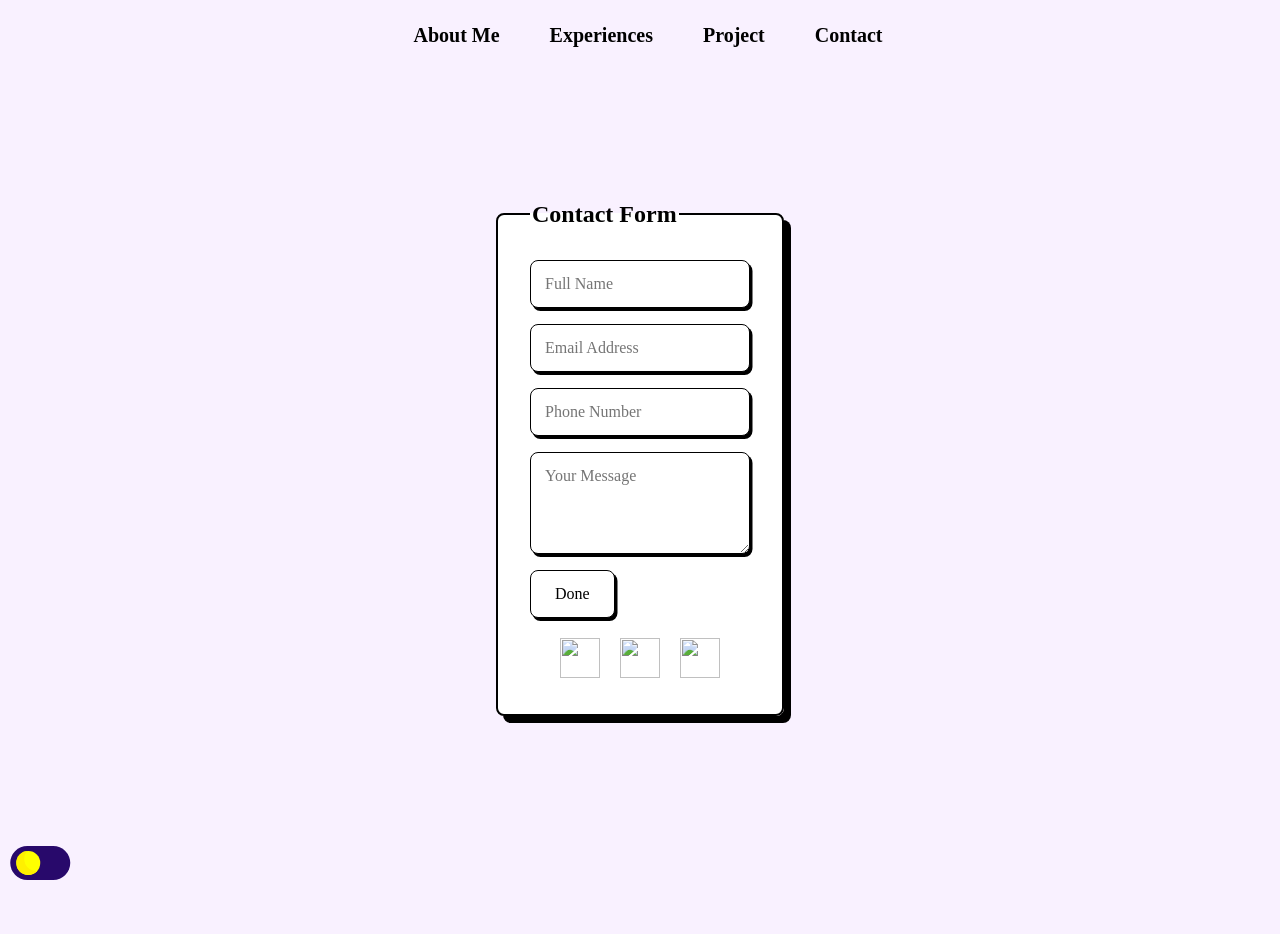
==== contact.html @ 56cd4977 "Add files via upload" ====
<!DOCTYPE html>
<html>
<head>
    <meta charset="utf-8">
    <meta name="viewport" content="width=device-width, initial-scale=1">
    <title>Contact</title>
    <link rel="stylesheet" href="https://cdnjs.cloudflare.com/ajax/libs/font-awesome/5.15.4/css/all.min.css">
    <script src="https://code.jquery.com/jquery-3.6.0.min.js"></script>
    <style type="text/css">

.content {
    padding-top: 60px; /* Adjust the padding to match the height of the navbar */
}
#swit{
	position: fixed;
	left: 40px;
}
.switch {
    font-size: 17px;
    position: fixed; /* Fix the position relative to the viewport */
    width: 3.5em;
    height: 2em;
    transform: translateX(-50%); /* Center horizontally */
    bottom: 20px; /* Distance from the bottom */
    z-index: 1000; /* Ensure the switcher is on top of other elements */
    margin-bottom: 0; /* Optional: Adjust if you need more spacing from the bottom */
}

.switch input {
    opacity: 0;
    width: 0;
    height: 0;
}

/* The slider */
.slider {
    --background: #28096b;
    position: absolute;
    cursor: pointer;
    top: 0;
    left: 0;
    right: 0;
    bottom: 0;
    background-color: var(--background);
    transition: 0.5s;
    border-radius: 30px;
}

.slider:before {
    position: absolute;
    content: "";
    height: 1.4em;
    width: 1.4em;
    border-radius: 50%;
    left: 10%;
    bottom: 15%;
    background: var(--background);
    transition: 0.5s;
}

input:checked + .slider {
    background-color: #522ba7;
}

input:checked + .slider:before {
    transform: translateX(100%);
}



        /* Light theme (default) */
        body {
            background-color: #f9f1ff;
            color: black;
        }

        /* Dark theme */
        body.dark-mode {
            background-color: #2e2c31;
            color: #ffffff;
        }

        /* Dark mode menu link color */
        body.dark-mode .menu__link {
            color: whitesmoke;
            font-weight: bold;
        }

        body.dark-mode .slider:before {
            background: #522ba7; /* Black moon in dark mode */
            box-shadow: inset 8px -4px 0px 0px #ffffff; /* White glow */
        }
        body.dark-mode legend {
            color: whitesmoke;
              font-size: 1.5rem;

        }
        body.dark-mode fieldset {
              border: 2px solid whitesmoke;
  border-radius: 0.5rem;
  box-shadow: 7px 7px 0 whitesmoke;
  padding: 2rem;
  background-color: #68646e;
        }
        body.dark-mode .input {
  border: 1.5px solid whitesmoke;
  box-shadow: 2.5px 3px 0 whitesmoke;
  background-color: #2e2c31;
  color: whitesmoke;
}
body.dark-mode .input::placeholder {
  color: whitesmoke; /* Change this color to whatever you like */
}
body.dark-mode .input:focus {
  box-shadow: 5.5px 7px 0 whitesmoke;
}

        /* Light mode moon */
        .slider:before {
            background: yellow; /* Yellow moon in light mode */
            box-shadow: inset 8px -4px 0px 0px #fff000;
        }

        body.dark-mode .wahda p {
            color: whitesmoke;
        }

        nav {
      padding: 15px 0;
      position: fixed;
      top: 0;
      width: 100%;
    }

    /* Center the navbar links */
    nav ul {
      list-style-type: none;
      padding: 0;
      margin: 0;
      display: flex;
      justify-content: center;
      align-items: center;
    }

    nav li {
      margin: 0 25px;
    }
    a {
  text-decoration: none;
}
.menu__link {
  color: black;
  font-weight: bold;
  line-height: 2;
  position: relative;
  font-size: 20px;
  font-family: cursive;
}

.menu__link::before {
  content: '';
  width: 0;
  height: 2px;
  border-radius: 2px;
  background-color: #d5c4e6;
  position: absolute;
  bottom: -.25rem;
  right: 0;
  transition: right .4s, width .4s, left .4s;
}

.menu__link:hover::before {
  width: 100%;
  left: 0;
}
.wrapper {
  display: flex;
  justify-content: center;
  align-items: center;
  height: 100vh; /* Full viewport height */
}

/* Fieldset styling */
fieldset {
  border: 2px solid #000;
  border-radius: 0.5rem;
  box-shadow: 7px 7px 0 #000;
  padding: 2rem;
  background-color: #fff;
}

/* Legend styling */
legend {
  font-size: 1.5rem;
  font-weight: bold;
}

/* Input styling */
.input {
  font-family: "SF Pro";
  max-width: 190px;
  padding: 0.875rem;
  font-size: 1rem;
  border: 1.5px solid #000;
  border-radius: 0.5rem;
  box-shadow: 2.5px 3px 0 #000;
  outline: none;
  transition: ease 0.25s;
  margin-bottom: 1rem;
  display: block;
  width: 100%;
}

.input:focus {
  box-shadow: 5.5px 7px 0 black;
}

/* Button styling */
button {
  font-family: "SF Pro";
  padding: 0.875rem 1.5rem;
  font-size: 1rem;
  border: 1.5px solid #000;
  border-radius: 0.5rem;
  box-shadow: 2.5px 3px 0 #000;
  outline: none;
  transition: ease 0.25s;
  background-color: #fff;
  cursor: pointer;
}

button:hover {
  box-shadow: 5.5px 7px 0 #000;
  background-color: #f0f0f0;
}
.social {
  display: flex;
  justify-content: center;
  margin-top: 20px; /* Add some space between the form and social media icons */
}

.social a {
  margin: 0 10px; /* Space between each social media icon */
}

.social img {
  width: 40px; /* Resize the icons */
  height: 40px; /* Maintain the square aspect ratio */
  transition: transform 0.3s ease-in-out, filter 0.3s ease-in-out; /* Smooth hover effect */
}

.social img:hover {
  transform: scale(1.2); /* Slightly enlarge the icon on hover */
  filter: brightness(1.2); /* Add a light effect on hover */
}
    </style>

</head>
<body>

    <label class="switch" id="swit">
        <input type="checkbox">
        <span class="slider"></span>
    </label>

    <center> <nav>
    	<ul>
      		<li><a href="index.html" class="menu__link">About Me</a></li>
      		<li><a href="Home.html" class="menu__link">Experiences</a></li>
      		<li><a href="project.html" class="menu__link">Project</a></li>
            <li><a href="contact.html" class="menu__link">Contact</a></li>  
        </ul>

    <script>
        // Handle the form submission and save data to localStorage
        document.addEventListener("DOMContentLoaded", () => {
            const form = document.querySelector("form");
            form.addEventListener("submit", function(event) {
                event.preventDefault(); // Prevent the form from submitting the traditional way
                
                // Get the form data
                const name = form.querySelector('input[name="name"]').value;
                const email = form.querySelector('input[name="email"]').value;
                const phone = form.querySelector('input[name="phone"]').value;
                const project = form.querySelector('textarea[name="project"]').value;

                // Store data in localStorage
                let formData = {
                    name: name,
                    email: email,
                    phone: phone,
                    project: project
                };

                // If data already exists in localStorage, fetch it and add the new entry
                let allEntries = JSON.parse(localStorage.getItem("formEntries")) || [];
                allEntries.push(formData);
                localStorage.setItem("formEntries", JSON.stringify(allEntries));

                // Show alert to user
                alert("Done");

                // Redirect to data.html
                window.location.href = "data.html";
            });
        });
    </script>         		


    </nav> </center>
<div class="wrapper">
    <form>
      <fieldset>
        <legend>Contact Form</legend>
        <input placeholder="Full Name" class="input" name="name" type="text" required />
        <input placeholder="Email Address" class="input" name="email" type="email" required />
        <input placeholder="Phone Number" class="input" name="phone" type="tel" required />
        
        <!-- Adding the textarea for the message or long paragraph input -->
        <textarea placeholder="Your Message" class="input" name="project" rows="4" cols="50" required></textarea>
        
        <button type="submit">Done</button>
        <div class="social">
    <a href="https://www.instagram.com/chetouianisg/?next=%2F"> <img src="https://cdn-icons-png.flaticon.com/128/3955/3955024.png"> </a>
    <a href="https://mail.google.com/mail/u/1/?pli=1#inbox"> <img src="https://cdn-icons-png.flaticon.com/128/5968/5968534.png"> </a>
    <a href="https://fr.linkedin.com"> <img src="https://cdn-icons-png.flaticon.com/128/145/145807.png">  </a>
</div>
      </fieldset>
    </form>
</div> <br>




    <script>
        // Ensure the DOM is fully loaded before trying to access elements
        document.addEventListener('DOMContentLoaded', () => {
            const toggleSwitch = document.querySelector('.switch input');

            // Check for saved theme in local storage
            const savedTheme = localStorage.getItem('theme') || 'light';

            // If dark theme is saved, apply it
            if (savedTheme === 'dark') {
                document.body.classList.add('dark-mode');
                toggleSwitch.checked = true; // Set the toggle switch to "on"
            }

            // Handle theme change
            toggleSwitch.addEventListener('change', () => {
                // Toggle dark mode class
                document.body.classList.toggle('dark-mode');
                
                // Save the new theme preference in local storage
                const theme = document.body.classList.contains('dark-mode') ? 'dark' : 'light';
                localStorage.setItem('theme', theme);
            });
        });
    </script>
</body>
</html>
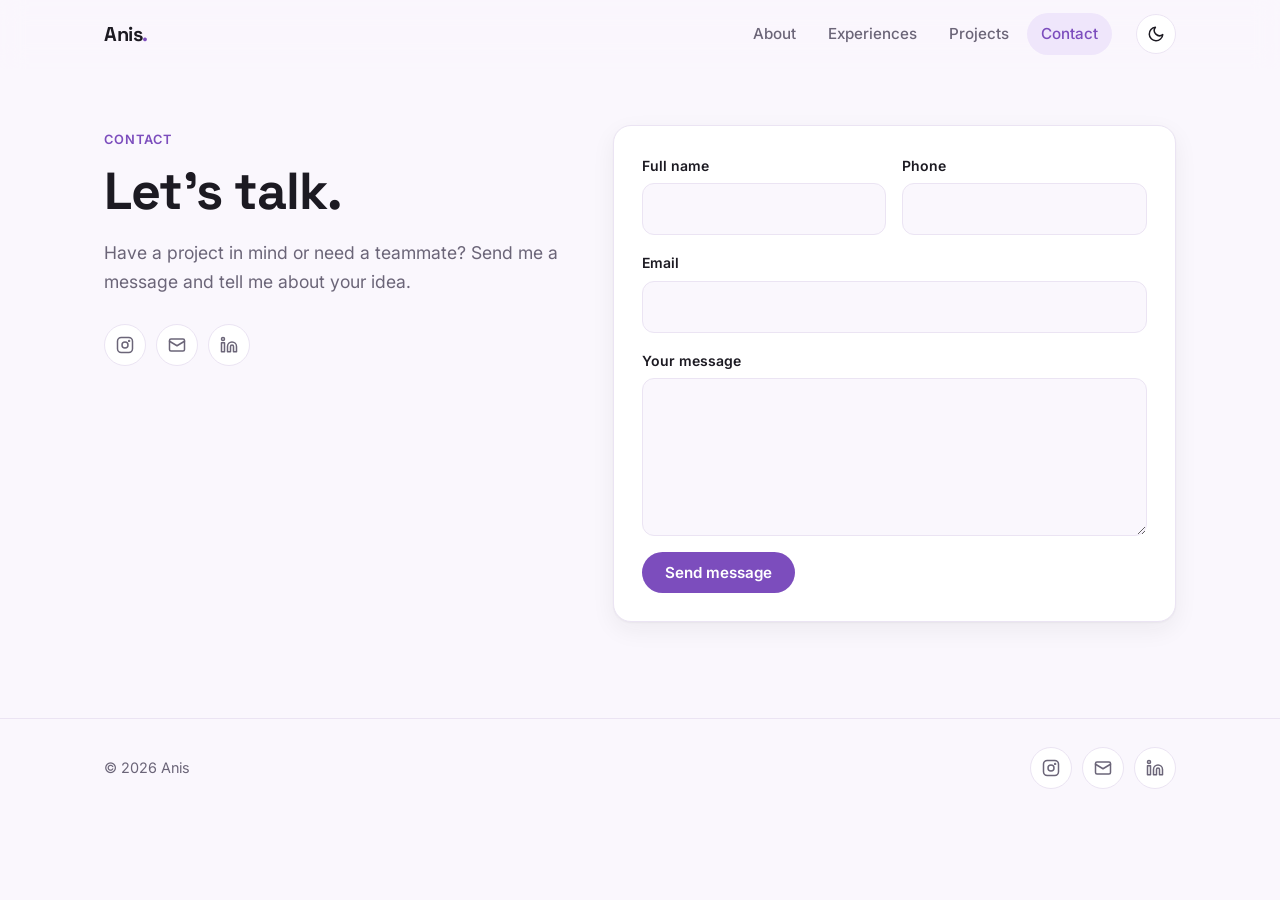
==== commit 83a88920: "Redesign portfolio and add EASYfact, education and new skills - Shared stylesheet and script for all" ====
--- a/contact.html
+++ b/contact.html
@@ -1,361 +1,105 @@
-<!DOCTYPE html>
-<html>
-<head>
-    <meta charset="utf-8">
-    <meta name="viewport" content="width=device-width, initial-scale=1">
-    <title>Contact</title>
-    <link rel="stylesheet" href="https://cdnjs.cloudflare.com/ajax/libs/font-awesome/5.15.4/css/all.min.css">
-    <script src="https://code.jquery.com/jquery-3.6.0.min.js"></script>
-    <style type="text/css">
-
-.content {
-    padding-top: 60px; /* Adjust the padding to match the height of the navbar */
-}
-#swit{
-	position: fixed;
-	left: 40px;
-}
-.switch {
-    font-size: 17px;
-    position: fixed; /* Fix the position relative to the viewport */
-    width: 3.5em;
-    height: 2em;
-    transform: translateX(-50%); /* Center horizontally */
-    bottom: 20px; /* Distance from the bottom */
-    z-index: 1000; /* Ensure the switcher is on top of other elements */
-    margin-bottom: 0; /* Optional: Adjust if you need more spacing from the bottom */
-}
-
-.switch input {
-    opacity: 0;
-    width: 0;
-    height: 0;
-}
-
-/* The slider */
-.slider {
-    --background: #28096b;
-    position: absolute;
-    cursor: pointer;
-    top: 0;
-    left: 0;
-    right: 0;
-    bottom: 0;
-    background-color: var(--background);
-    transition: 0.5s;
-    border-radius: 30px;
-}
-
-.slider:before {
-    position: absolute;
-    content: "";
-    height: 1.4em;
-    width: 1.4em;
-    border-radius: 50%;
-    left: 10%;
-    bottom: 15%;
-    background: var(--background);
-    transition: 0.5s;
-}
-
-input:checked + .slider {
-    background-color: #522ba7;
-}
-
-input:checked + .slider:before {
-    transform: translateX(100%);
-}
-
-
-
-        /* Light theme (default) */
-        body {
-            background-color: #f9f1ff;
-            color: black;
-        }
-
-        /* Dark theme */
-        body.dark-mode {
-            background-color: #2e2c31;
-            color: #ffffff;
-        }
-
-        /* Dark mode menu link color */
-        body.dark-mode .menu__link {
-            color: whitesmoke;
-            font-weight: bold;
-        }
-
-        body.dark-mode .slider:before {
-            background: #522ba7; /* Black moon in dark mode */
-            box-shadow: inset 8px -4px 0px 0px #ffffff; /* White glow */
-        }
-        body.dark-mode legend {
-            color: whitesmoke;
-              font-size: 1.5rem;
-
-        }
-        body.dark-mode fieldset {
-              border: 2px solid whitesmoke;
-  border-radius: 0.5rem;
-  box-shadow: 7px 7px 0 whitesmoke;
-  padding: 2rem;
-  background-color: #68646e;
-        }
-        body.dark-mode .input {
-  border: 1.5px solid whitesmoke;
-  box-shadow: 2.5px 3px 0 whitesmoke;
-  background-color: #2e2c31;
-  color: whitesmoke;
-}
-body.dark-mode .input::placeholder {
-  color: whitesmoke; /* Change this color to whatever you like */
-}
-body.dark-mode .input:focus {
-  box-shadow: 5.5px 7px 0 whitesmoke;
-}
-
-        /* Light mode moon */
-        .slider:before {
-            background: yellow; /* Yellow moon in light mode */
-            box-shadow: inset 8px -4px 0px 0px #fff000;
-        }
-
-        body.dark-mode .wahda p {
-            color: whitesmoke;
-        }
-
-        nav {
-      padding: 15px 0;
-      position: fixed;
-      top: 0;
-      width: 100%;
-    }
-
-    /* Center the navbar links */
-    nav ul {
-      list-style-type: none;
-      padding: 0;
-      margin: 0;
-      display: flex;
-      justify-content: center;
-      align-items: center;
-    }
-
-    nav li {
-      margin: 0 25px;
-    }
-    a {
-  text-decoration: none;
-}
-.menu__link {
-  color: black;
-  font-weight: bold;
-  line-height: 2;
-  position: relative;
-  font-size: 20px;
-  font-family: cursive;
-}
-
-.menu__link::before {
-  content: '';
-  width: 0;
-  height: 2px;
-  border-radius: 2px;
-  background-color: #d5c4e6;
-  position: absolute;
-  bottom: -.25rem;
-  right: 0;
-  transition: right .4s, width .4s, left .4s;
-}
-
-.menu__link:hover::before {
-  width: 100%;
-  left: 0;
-}
-.wrapper {
-  display: flex;
-  justify-content: center;
-  align-items: center;
-  height: 100vh; /* Full viewport height */
-}
-
-/* Fieldset styling */
-fieldset {
-  border: 2px solid #000;
-  border-radius: 0.5rem;
-  box-shadow: 7px 7px 0 #000;
-  padding: 2rem;
-  background-color: #fff;
-}
-
-/* Legend styling */
-legend {
-  font-size: 1.5rem;
-  font-weight: bold;
-}
-
-/* Input styling */
-.input {
-  font-family: "SF Pro";
-  max-width: 190px;
-  padding: 0.875rem;
-  font-size: 1rem;
-  border: 1.5px solid #000;
-  border-radius: 0.5rem;
-  box-shadow: 2.5px 3px 0 #000;
-  outline: none;
-  transition: ease 0.25s;
-  margin-bottom: 1rem;
-  display: block;
-  width: 100%;
-}
-
-.input:focus {
-  box-shadow: 5.5px 7px 0 black;
-}
-
-/* Button styling */
-button {
-  font-family: "SF Pro";
-  padding: 0.875rem 1.5rem;
-  font-size: 1rem;
-  border: 1.5px solid #000;
-  border-radius: 0.5rem;
-  box-shadow: 2.5px 3px 0 #000;
-  outline: none;
-  transition: ease 0.25s;
-  background-color: #fff;
-  cursor: pointer;
-}
-
-button:hover {
-  box-shadow: 5.5px 7px 0 #000;
-  background-color: #f0f0f0;
-}
-.social {
-  display: flex;
-  justify-content: center;
-  margin-top: 20px; /* Add some space between the form and social media icons */
-}
-
-.social a {
-  margin: 0 10px; /* Space between each social media icon */
-}
-
-.social img {
-  width: 40px; /* Resize the icons */
-  height: 40px; /* Maintain the square aspect ratio */
-  transition: transform 0.3s ease-in-out, filter 0.3s ease-in-out; /* Smooth hover effect */
-}
-
-.social img:hover {
-  transform: scale(1.2); /* Slightly enlarge the icon on hover */
-  filter: brightness(1.2); /* Add a light effect on hover */
-}
-    </style>
-
-</head>
-<body>
-
-    <label class="switch" id="swit">
-        <input type="checkbox">
-        <span class="slider"></span>
-    </label>
-
-    <center> <nav>
-    	<ul>
-      		<li><a href="index.html" class="menu__link">About Me</a></li>
-      		<li><a href="Home.html" class="menu__link">Experiences</a></li>
-      		<li><a href="project.html" class="menu__link">Project</a></li>
-            <li><a href="contact.html" class="menu__link">Contact</a></li>  
-        </ul>
-
-    <script>
-        // Handle the form submission and save data to localStorage
-        document.addEventListener("DOMContentLoaded", () => {
-            const form = document.querySelector("form");
-            form.addEventListener("submit", function(event) {
-                event.preventDefault(); // Prevent the form from submitting the traditional way
-                
-                // Get the form data
-                const name = form.querySelector('input[name="name"]').value;
-                const email = form.querySelector('input[name="email"]').value;
-                const phone = form.querySelector('input[name="phone"]').value;
-                const project = form.querySelector('textarea[name="project"]').value;
-
-                // Store data in localStorage
-                let formData = {
-                    name: name,
-                    email: email,
-                    phone: phone,
-                    project: project
-                };
-
-                // If data already exists in localStorage, fetch it and add the new entry
-                let allEntries = JSON.parse(localStorage.getItem("formEntries")) || [];
-                allEntries.push(formData);
-                localStorage.setItem("formEntries", JSON.stringify(allEntries));
-
-                // Show alert to user
-                alert("Done");
-
-                // Redirect to data.html
-                window.location.href = "data.html";
-            });
-        });
-    </script>         		
-
-
-    </nav> </center>
-<div class="wrapper">
-    <form>
-      <fieldset>
-        <legend>Contact Form</legend>
-        <input placeholder="Full Name" class="input" name="name" type="text" required />
-        <input placeholder="Email Address" class="input" name="email" type="email" required />
-        <input placeholder="Phone Number" class="input" name="phone" type="tel" required />
-        
-        <!-- Adding the textarea for the message or long paragraph input -->
-        <textarea placeholder="Your Message" class="input" name="project" rows="4" cols="50" required></textarea>
-        
-        <button type="submit">Done</button>
-        <div class="social">
-    <a href="https://www.instagram.com/chetouianisg/?next=%2F"> <img src="https://cdn-icons-png.flaticon.com/128/3955/3955024.png"> </a>
-    <a href="https://mail.google.com/mail/u/1/?pli=1#inbox"> <img src="https://cdn-icons-png.flaticon.com/128/5968/5968534.png"> </a>
-    <a href="https://fr.linkedin.com"> <img src="https://cdn-icons-png.flaticon.com/128/145/145807.png">  </a>
-</div>
-      </fieldset>
-    </form>
-</div> <br>
-
-
-
-
-    <script>
-        // Ensure the DOM is fully loaded before trying to access elements
-        document.addEventListener('DOMContentLoaded', () => {
-            const toggleSwitch = document.querySelector('.switch input');
-
-            // Check for saved theme in local storage
-            const savedTheme = localStorage.getItem('theme') || 'light';
-
-            // If dark theme is saved, apply it
-            if (savedTheme === 'dark') {
-                document.body.classList.add('dark-mode');
-                toggleSwitch.checked = true; // Set the toggle switch to "on"
-            }
-
-            // Handle theme change
-            toggleSwitch.addEventListener('change', () => {
-                // Toggle dark mode class
-                document.body.classList.toggle('dark-mode');
-                
-                // Save the new theme preference in local storage
-                const theme = document.body.classList.contains('dark-mode') ? 'dark' : 'light';
-                localStorage.setItem('theme', theme);
-            });
-        });
-    </script>
-</body>
-</html>
+<!DOCTYPE html>
+<html lang="en">
+<head>
+  <meta charset="utf-8">
+  <meta name="viewport" content="width=device-width, initial-scale=1">
+  <title>Contact — Anis</title>
+  <script>
+    (function () {
+      var t; try { t = localStorage.getItem('theme'); } catch (e) {}
+      if (!t) t = window.matchMedia('(prefers-color-scheme: dark)').matches ? 'dark' : 'light';
+      document.documentElement.dataset.theme = t;
+    })();
+  </script>
+  <link rel="preconnect" href="https://fonts.googleapis.com">
+  <link rel="preconnect" href="https://fonts.gstatic.com" crossorigin>
+  <link href="https://fonts.googleapis.com/css2?family=Inter:wght@400;500;600&family=Space+Grotesk:wght@500;700&display=swap" rel="stylesheet">
+  <link rel="stylesheet" href="index.css">
+</head>
+<body>
+
+  <header class="site-header">
+    <nav class="nav container">
+      <a href="index.html" class="brand">Anis<span>.</span></a>
+      <ul class="nav-links">
+        <li><a href="index.html">About</a></li>
+        <li><a href="Home.html">Experiences</a></li>
+        <li><a href="project.html">Projects</a></li>
+        <li><a href="contact.html" aria-current="page">Contact</a></li>
+      </ul>
+      <button class="theme-toggle" type="button" aria-label="Toggle dark mode">
+        <svg class="icon-moon" viewBox="0 0 24 24" fill="none" stroke="currentColor" stroke-width="2" stroke-linecap="round" stroke-linejoin="round"><path d="M21 12.8A9 9 0 1 1 11.2 3a7 7 0 0 0 9.8 9.8z"/></svg>
+        <svg class="icon-sun" viewBox="0 0 24 24" fill="none" stroke="currentColor" stroke-width="2" stroke-linecap="round" stroke-linejoin="round"><circle cx="12" cy="12" r="4"/><path d="M12 2v2M12 20v2M4.9 4.9l1.4 1.4M17.7 17.7l1.4 1.4M2 12h2M20 12h2M4.9 19.1l1.4-1.4M17.7 6.3l1.4-1.4"/></svg>
+      </button>
+    </nav>
+  </header>
+
+  <main class="container">
+    <section class="contact-wrap">
+      <div>
+        <span class="eyebrow">Contact</span>
+        <h1>Let's talk.</h1>
+        <p class="lede">Have a project in mind or need a teammate? Send me a message and tell me about your idea.</p>
+        <div class="socials">
+          <a href="https://www.instagram.com/chetouianisg/" aria-label="Instagram"><svg viewBox="0 0 24 24" fill="none" stroke="currentColor" stroke-width="2" stroke-linecap="round" stroke-linejoin="round"><rect x="2" y="2" width="20" height="20" rx="5"/><circle cx="12" cy="12" r="4"/><circle cx="17.5" cy="6.5" r=".6" fill="currentColor"/></svg></a>
+          <a href="https://mail.google.com/mail/u/1/?pli=1#inbox" aria-label="Email"><svg viewBox="0 0 24 24" fill="none" stroke="currentColor" stroke-width="2" stroke-linecap="round" stroke-linejoin="round"><rect x="2" y="4" width="20" height="16" rx="2"/><path d="m22 7-10 6L2 7"/></svg></a>
+          <a href="https://fr.linkedin.com" aria-label="LinkedIn"><svg viewBox="0 0 24 24" fill="none" stroke="currentColor" stroke-width="2" stroke-linecap="round" stroke-linejoin="round"><path d="M16 8a6 6 0 0 1 6 6v7h-4v-7a2 2 0 0 0-4 0v7h-4v-7a6 6 0 0 1 6-6z"/><rect x="2" y="9" width="4" height="12"/><circle cx="4" cy="4" r="2"/></svg></a>
+        </div>
+      </div>
+
+      <form class="card form" id="contact-form">
+        <div class="form-row">
+          <div class="field">
+            <label for="name">Full name</label>
+            <input id="name" name="name" type="text" autocomplete="name" required>
+          </div>
+          <div class="field">
+            <label for="phone">Phone</label>
+            <input id="phone" name="phone" type="tel" autocomplete="tel" required>
+          </div>
+        </div>
+        <div class="field">
+          <label for="email">Email</label>
+          <input id="email" name="email" type="email" autocomplete="email" required>
+        </div>
+        <div class="field">
+          <label for="project">Your message</label>
+          <textarea id="project" name="project" rows="5" required></textarea>
+        </div>
+        <button type="submit" class="btn btn-primary">Send message</button>
+      </form>
+    </section>
+  </main>
+
+  <script>
+    document.getElementById('contact-form').addEventListener('submit', function (e) {
+      e.preventDefault();
+      var f = e.target;
+      var entry = {
+        name: f.name.value,
+        email: f.email.value,
+        phone: f.phone.value,
+        project: f.project.value
+      };
+      var all = [];
+      try { all = JSON.parse(localStorage.getItem('formEntries')) || []; } catch (err) {}
+      all.push(entry);
+      try { localStorage.setItem('formEntries', JSON.stringify(all)); } catch (err) {}
+      window.location.href = 'data.html';
+    });
+  </script>
+
+  <footer class="site-footer">
+    <div class="container">
+      <p>© 2026 Anis</p>
+      <div class="socials">
+        <a href="https://www.instagram.com/chetouianisg/" aria-label="Instagram"><svg viewBox="0 0 24 24" fill="none" stroke="currentColor" stroke-width="2" stroke-linecap="round" stroke-linejoin="round"><rect x="2" y="2" width="20" height="20" rx="5"/><circle cx="12" cy="12" r="4"/><circle cx="17.5" cy="6.5" r=".6" fill="currentColor"/></svg></a>
+        <a href="https://mail.google.com/mail/u/1/?pli=1#inbox" aria-label="Email"><svg viewBox="0 0 24 24" fill="none" stroke="currentColor" stroke-width="2" stroke-linecap="round" stroke-linejoin="round"><rect x="2" y="4" width="20" height="16" rx="2"/><path d="m22 7-10 6L2 7"/></svg></a>
+        <a href="https://fr.linkedin.com" aria-label="LinkedIn"><svg viewBox="0 0 24 24" fill="none" stroke="currentColor" stroke-width="2" stroke-linecap="round" stroke-linejoin="round"><path d="M16 8a6 6 0 0 1 6 6v7h-4v-7a2 2 0 0 0-4 0v7h-4v-7a6 6 0 0 1 6-6z"/><rect x="2" y="9" width="4" height="12"/><circle cx="4" cy="4" r="2"/></svg></a>
+      </div>
+    </div>
+  </footer>
+
+  <script src="main.js"></script>
+</body>
+</html>
--- a/index.css
+++ b/index.css
@@ -0,0 +1,545 @@
+/* ===========================================================
+   Anis — portfolio
+   One shared stylesheet for every page.
+   =========================================================== */
+
+:root {
+  --bg: #faf7fd;
+  --surface: #ffffff;
+  --surface-2: #f3eefa;
+  --text: #1c1a22;
+  --muted: #6b6578;
+  --border: #ebe4f3;
+  --accent: #7c4dbd;
+  --accent-strong: #6a3dab;
+  --accent-soft: #efe6fb;
+  --on-accent: #ffffff;
+  --shadow: 0 1px 2px rgba(28, 26, 34, .04), 0 8px 24px rgba(28, 26, 34, .06);
+  --radius: 18px;
+  --radius-sm: 12px;
+  --max: 1120px;
+  --font-body: "Inter", system-ui, -apple-system, "Segoe UI", sans-serif;
+  --font-display: "Space Grotesk", "Inter", system-ui, sans-serif;
+  color-scheme: light;
+}
+
+:root[data-theme="dark"] {
+  --bg: #131116;
+  --surface: #1c1a21;
+  --surface-2: #24212b;
+  --text: #f3f0f7;
+  --muted: #a39dae;
+  --border: #2d2934;
+  --accent: #b994ec;
+  --accent-strong: #caaef2;
+  --accent-soft: #2a2236;
+  --on-accent: #17131d;
+  --shadow: 0 1px 2px rgba(0, 0, 0, .3), 0 8px 24px rgba(0, 0, 0, .25);
+  color-scheme: dark;
+}
+
+/* ---------- Base ---------- */
+*, *::before, *::after { box-sizing: border-box; }
+
+html { scroll-behavior: smooth; }
+
+body {
+  margin: 0;
+  background: var(--bg);
+  color: var(--text);
+  font-family: var(--font-body);
+  font-size: 16px;
+  line-height: 1.65;
+  -webkit-font-smoothing: antialiased;
+  transition: background-color .3s ease, color .3s ease;
+}
+
+img, video { display: block; max-width: 100%; }
+
+a { color: inherit; text-decoration: none; }
+
+h1, h2, h3 {
+  font-family: var(--font-display);
+  line-height: 1.15;
+  letter-spacing: -0.02em;
+  margin: 0;
+}
+
+p { margin: 0; }
+
+.container {
+  width: 100%;
+  max-width: var(--max);
+  margin: 0 auto;
+  padding: 0 24px;
+}
+
+.section { padding: 72px 0; }
+.section + .section { padding-top: 0; }
+
+.section-head { margin-bottom: 32px; max-width: 640px; }
+.section-head h2 { font-size: clamp(1.75rem, 3vw, 2.25rem); }
+.section-head p { color: var(--muted); margin-top: 8px; }
+
+.eyebrow {
+  display: inline-block;
+  font-size: .8rem;
+  font-weight: 600;
+  letter-spacing: .08em;
+  text-transform: uppercase;
+  color: var(--accent);
+  margin-bottom: 12px;
+}
+
+/* ---------- Nav ---------- */
+.site-header {
+  position: sticky;
+  top: 0;
+  z-index: 100;
+  background: color-mix(in srgb, var(--bg) 80%, transparent);
+  backdrop-filter: saturate(160%) blur(12px);
+  -webkit-backdrop-filter: saturate(160%) blur(12px);
+  border-bottom: 1px solid transparent;
+  transition: border-color .2s ease;
+}
+.site-header.scrolled { border-bottom-color: var(--border); }
+
+.nav {
+  display: flex;
+  align-items: center;
+  gap: 24px;
+  height: 68px;
+}
+
+.brand {
+  font-family: var(--font-display);
+  font-weight: 700;
+  font-size: 1.25rem;
+  letter-spacing: -0.02em;
+}
+.brand span { color: var(--accent); }
+
+.nav-links {
+  display: flex;
+  gap: 4px;
+  margin: 0 0 0 auto;
+  padding: 0;
+  list-style: none;
+}
+
+.nav-links a {
+  display: block;
+  padding: 8px 14px;
+  border-radius: 999px;
+  font-size: .95rem;
+  font-weight: 500;
+  color: var(--muted);
+  transition: color .2s ease, background-color .2s ease;
+}
+.nav-links a:hover { color: var(--text); background: var(--surface-2); }
+.nav-links a[aria-current="page"] { color: var(--accent); background: var(--accent-soft); }
+
+.theme-toggle {
+  display: grid;
+  place-items: center;
+  width: 40px;
+  height: 40px;
+  border-radius: 999px;
+  border: 1px solid var(--border);
+  background: var(--surface);
+  color: var(--text);
+  cursor: pointer;
+  transition: border-color .2s ease, transform .2s ease;
+}
+.theme-toggle:hover { border-color: var(--accent); transform: rotate(-12deg); }
+.theme-toggle svg { width: 18px; height: 18px; }
+.theme-toggle .icon-sun { display: none; }
+:root[data-theme="dark"] .theme-toggle .icon-sun { display: block; }
+:root[data-theme="dark"] .theme-toggle .icon-moon { display: none; }
+
+@media (max-width: 720px) {
+  .nav { flex-wrap: wrap; height: auto; padding-top: 12px; gap: 8px 16px; }
+  .theme-toggle { margin-left: auto; }
+  .nav-links {
+    order: 3;
+    width: 100%;
+    margin: 0 -8px;
+    padding-bottom: 10px;
+    overflow-x: auto;
+    scrollbar-width: none;
+  }
+  .nav-links::-webkit-scrollbar { display: none; }
+  .nav-links a { white-space: nowrap; padding: 6px 12px; font-size: .9rem; }
+}
+
+/* ---------- Buttons ---------- */
+.btn {
+  display: inline-flex;
+  align-items: center;
+  gap: 8px;
+  padding: 12px 22px;
+  border-radius: 999px;
+  font: 600 .95rem/1 var(--font-body);
+  border: 1px solid transparent;
+  cursor: pointer;
+  transition: background-color .2s ease, border-color .2s ease, transform .2s ease;
+}
+.btn:hover { transform: translateY(-1px); }
+.btn-primary { background: var(--accent); color: var(--on-accent); }
+.btn-primary:hover { background: var(--accent-strong); }
+.btn-ghost { border-color: var(--border); color: var(--text); background: var(--surface); }
+.btn-ghost:hover { border-color: var(--accent); }
+
+/* ---------- Hero (About) ---------- */
+.hero {
+  display: grid;
+  grid-template-columns: 1.15fr .85fr;
+  align-items: center;
+  gap: 56px;
+  padding: 48px 0 16px;
+}
+
+.hero h1 {
+  font-size: clamp(2.6rem, 6vw, 4.5rem);
+  margin-bottom: 20px;
+}
+.hero h1 span { color: var(--accent); }
+
+.hero .lede {
+  font-size: 1.15rem;
+  color: var(--muted);
+  max-width: 34ch;
+  margin-bottom: 28px;
+}
+
+.hero-actions { display: flex; flex-wrap: wrap; gap: 12px; }
+
+.hero-photo {
+  position: relative;
+  justify-self: end;
+  width: 100%;
+  max-width: 400px;
+}
+.hero-photo::before {
+  content: "";
+  position: absolute;
+  inset: 16px -16px -16px 16px;
+  border-radius: 28px;
+  background: var(--accent-soft);
+  z-index: 0;
+}
+.hero-photo img {
+  position: relative;
+  z-index: 1;
+  width: 100%;
+  aspect-ratio: 4 / 5;
+  object-fit: cover;
+  border-radius: 28px;
+  box-shadow: var(--shadow);
+}
+
+@media (max-width: 860px) {
+  .hero { grid-template-columns: 1fr; gap: 40px; padding-top: 32px; }
+  .hero-photo { justify-self: start; max-width: 320px; order: -1; }
+}
+
+/* ---------- Cards / generic ---------- */
+.card {
+  background: var(--surface);
+  border: 1px solid var(--border);
+  border-radius: var(--radius);
+  padding: 28px;
+  box-shadow: var(--shadow);
+}
+
+.about-grid {
+  display: grid;
+  grid-template-columns: repeat(3, 1fr);
+  gap: 20px;
+}
+.about-grid .card h3 { font-size: 1.15rem; margin-bottom: 8px; }
+.about-grid .card p { color: var(--muted); }
+.stat {
+  font-family: var(--font-display);
+  font-size: 2.5rem;
+  font-weight: 700;
+  color: var(--accent);
+  line-height: 1;
+  margin-bottom: 12px;
+}
+
+@media (max-width: 860px) { .about-grid { grid-template-columns: 1fr; } }
+
+.cta {
+  display: flex;
+  align-items: center;
+  justify-content: space-between;
+  gap: 24px;
+  flex-wrap: wrap;
+  background: var(--accent-soft);
+  border: 1px solid var(--border);
+  border-radius: var(--radius);
+  padding: 36px;
+}
+.cta h2 { font-size: 1.6rem; margin-bottom: 6px; }
+.cta p { color: var(--muted); max-width: 56ch; }
+
+/* ---------- Clubs accordion ---------- */
+.panels {
+  display: flex;
+  gap: 12px;
+  height: 440px;
+}
+
+.panel {
+  flex: 1;
+  min-width: 48px;
+  padding: 0;
+  border: 0;
+  border-radius: var(--radius);
+  background-size: cover;
+  background-position: center;
+  cursor: pointer;
+  transition: flex .6s cubic-bezier(.2, .8, .2, 1), filter .3s ease;
+  filter: saturate(.7) brightness(.85);
+}
+.panel:hover { filter: saturate(1) brightness(.95); }
+.panel.active { flex: 6; filter: none; cursor: default; }
+.panel:focus-visible { outline: 3px solid var(--accent); outline-offset: 3px; }
+
+@media (max-width: 720px) {
+  .panels { height: 300px; gap: 8px; }
+  .panel { min-width: 32px; }
+}
+
+/* ---------- Activities ---------- */
+.tiles {
+  display: grid;
+  grid-template-columns: repeat(auto-fill, minmax(240px, 1fr));
+  gap: 20px;
+}
+
+.tile {
+  position: relative;
+  overflow: hidden;
+  border-radius: var(--radius);
+  margin: 0;
+  aspect-ratio: 4 / 5;
+  background: var(--surface-2);
+}
+.tile img {
+  width: 100%;
+  height: 100%;
+  object-fit: cover;
+  transition: transform .6s ease;
+}
+.tile figcaption {
+  position: absolute;
+  inset: auto 0 0 0;
+  padding: 48px 20px 18px;
+  color: #fff;
+  font-weight: 600;
+  background: linear-gradient(to top, rgba(0,0,0,.65), transparent);
+}
+.tile:hover img { transform: scale(1.05); }
+
+/* ---------- Skills ---------- */
+.skills {
+  display: grid;
+  grid-template-columns: repeat(auto-fill, minmax(300px, 1fr));
+  gap: 20px;
+}
+
+.skill {
+  display: flex;
+  flex-direction: column;
+  gap: 14px;
+  transition: transform .2s ease, border-color .2s ease;
+}
+.skill:hover { transform: translateY(-3px); border-color: var(--accent); }
+.skill-top { display: flex; align-items: center; gap: 14px; }
+.skill-top img {
+  width: 44px;
+  height: 44px;
+  padding: 8px;
+  border-radius: var(--radius-sm);
+  background: var(--surface-2);
+}
+.skill h3 { font-size: 1.15rem; }
+.skill p { color: var(--muted); font-size: .95rem; }
+
+/* ---------- Projects ---------- */
+.video-grid {
+  display: grid;
+  grid-template-columns: repeat(2, 1fr);
+  gap: 20px;
+}
+.video-grid video {
+  width: 100%;
+  aspect-ratio: 16 / 10;
+  object-fit: cover;
+  border-radius: var(--radius);
+  border: 1px solid var(--border);
+  background: var(--surface-2);
+  box-shadow: var(--shadow);
+  transition: transform .3s ease;
+}
+.video-grid video:hover { transform: scale(1.015); }
+
+@media (max-width: 720px) { .video-grid { grid-template-columns: 1fr; } }
+
+.design-grid {
+  display: grid;
+  grid-template-columns: repeat(auto-fill, minmax(260px, 1fr));
+  gap: 20px;
+}
+.design-grid img {
+  width: 100%;
+  border-radius: var(--radius);
+  border: 1px solid var(--border);
+  box-shadow: var(--shadow);
+  transition: transform .3s ease;
+}
+.design-grid img:hover { transform: translateY(-4px); }
+
+/* ---------- Featured project ---------- */
+.feature { padding: 36px; display: grid; gap: 24px; }
+.feature-head {
+  display: flex;
+  align-items: flex-start;
+  justify-content: space-between;
+  gap: 16px;
+  flex-wrap: wrap;
+}
+.feature h2 { font-size: clamp(2rem, 4vw, 2.75rem); }
+.feature-sub { color: var(--accent); font-weight: 600; margin-top: 4px; }
+.feature-lede { color: var(--muted); font-size: 1.05rem; max-width: 70ch; }
+.badge {
+  padding: 6px 12px;
+  border-radius: 999px;
+  font-size: .8rem;
+  font-weight: 600;
+  background: var(--accent-soft);
+  color: var(--accent);
+  white-space: nowrap;
+}
+.feature-grid { display: grid; grid-template-columns: 1fr 1fr; gap: 0 32px; }
+@media (max-width: 720px) {
+  .feature { padding: 24px; }
+  .feature-grid { grid-template-columns: 1fr; }
+}
+.feature-list { margin: 0; padding: 0; list-style: none; display: grid; gap: 12px; align-content: start; }
+.feature-list li { position: relative; padding-left: 22px; font-size: .95rem; color: var(--muted); }
+@media (max-width: 720px) { .feature-grid .feature-list + .feature-list { margin-top: 12px; } }
+.feature-list li::before {
+  content: "";
+  position: absolute;
+  left: 4px;
+  top: .65em;
+  width: 7px;
+  height: 7px;
+  border-radius: 50%;
+  background: var(--accent);
+}
+.feature-list strong { color: var(--text); font-weight: 600; }
+.chips { display: flex; flex-wrap: wrap; gap: 8px; margin: 0; padding: 0; list-style: none; }
+.chips li {
+  padding: 6px 12px;
+  border-radius: 999px;
+  border: 1px solid var(--border);
+  background: var(--surface-2);
+  font-size: .85rem;
+  font-weight: 500;
+}
+
+/* ---------- Education ---------- */
+.timeline { display: grid; gap: 16px; }
+.timeline-item { display: grid; grid-template-columns: 96px 1fr; gap: 20px; }
+.timeline-meta { font-family: var(--font-display); font-weight: 700; font-size: 1.25rem; color: var(--accent); }
+.timeline-item h3 { font-size: 1.2rem; margin-bottom: 4px; }
+.timeline-org { font-weight: 600; margin-bottom: 8px; }
+.timeline-item p:last-child { color: var(--muted); }
+.link { color: var(--accent); font-weight: 600; }
+.link:hover { text-decoration: underline; }
+@media (max-width: 560px) { .timeline-item { grid-template-columns: 1fr; gap: 6px; } }
+
+/* ---------- Contact ---------- */
+.contact-wrap {
+  display: grid;
+  grid-template-columns: .9fr 1.1fr;
+  gap: 48px;
+  align-items: start;
+  padding: 56px 0 72px;
+}
+.contact-wrap h1 { font-size: clamp(2.2rem, 5vw, 3.25rem); margin-bottom: 16px; }
+.contact-wrap .lede { color: var(--muted); font-size: 1.1rem; margin-bottom: 28px; }
+
+@media (max-width: 860px) { .contact-wrap { grid-template-columns: 1fr; gap: 32px; padding-top: 32px; } }
+
+.form { display: grid; gap: 16px; }
+.form-row { display: grid; grid-template-columns: 1fr 1fr; gap: 16px; }
+@media (max-width: 560px) { .form-row { grid-template-columns: 1fr; } }
+
+.field { display: grid; gap: 6px; }
+.field label { font-size: .875rem; font-weight: 600; }
+.field input,
+.field textarea {
+  width: 100%;
+  padding: 12px 14px;
+  font: inherit;
+  color: var(--text);
+  background: var(--bg);
+  border: 1px solid var(--border);
+  border-radius: var(--radius-sm);
+  transition: border-color .2s ease, box-shadow .2s ease;
+}
+.field textarea { resize: vertical; min-height: 140px; }
+.field input:focus,
+.field textarea:focus {
+  outline: none;
+  border-color: var(--accent);
+  box-shadow: 0 0 0 4px var(--accent-soft);
+}
+.form .btn { justify-self: start; }
+
+/* ---------- Socials & footer ---------- */
+.socials { display: flex; gap: 10px; }
+.socials a {
+  display: grid;
+  place-items: center;
+  width: 42px;
+  height: 42px;
+  border-radius: 999px;
+  border: 1px solid var(--border);
+  background: var(--surface);
+  color: var(--muted);
+  transition: color .2s ease, border-color .2s ease, transform .2s ease;
+}
+.socials a:hover { color: var(--accent); border-color: var(--accent); transform: translateY(-2px); }
+.socials svg { width: 18px; height: 18px; }
+
+.site-footer {
+  border-top: 1px solid var(--border);
+  padding: 28px 0;
+  margin-top: 24px;
+}
+.site-footer .container {
+  display: flex;
+  align-items: center;
+  justify-content: space-between;
+  gap: 16px;
+  flex-wrap: wrap;
+}
+.site-footer p { color: var(--muted); font-size: .9rem; }
+
+/* ---------- Submitted data ---------- */
+.entries { display: grid; gap: 16px; }
+.entry dl { display: grid; grid-template-columns: max-content 1fr; gap: 8px 20px; margin: 0; }
+.entry dt { font-weight: 600; color: var(--muted); }
+.entry dd { margin: 0; overflow-wrap: anywhere; }
+
+/* ---------- Motion ---------- */
+@media (prefers-reduced-motion: reduce) {
+  *, *::before, *::after { transition: none !important; animation: none !important; }
+  html { scroll-behavior: auto; }
+}
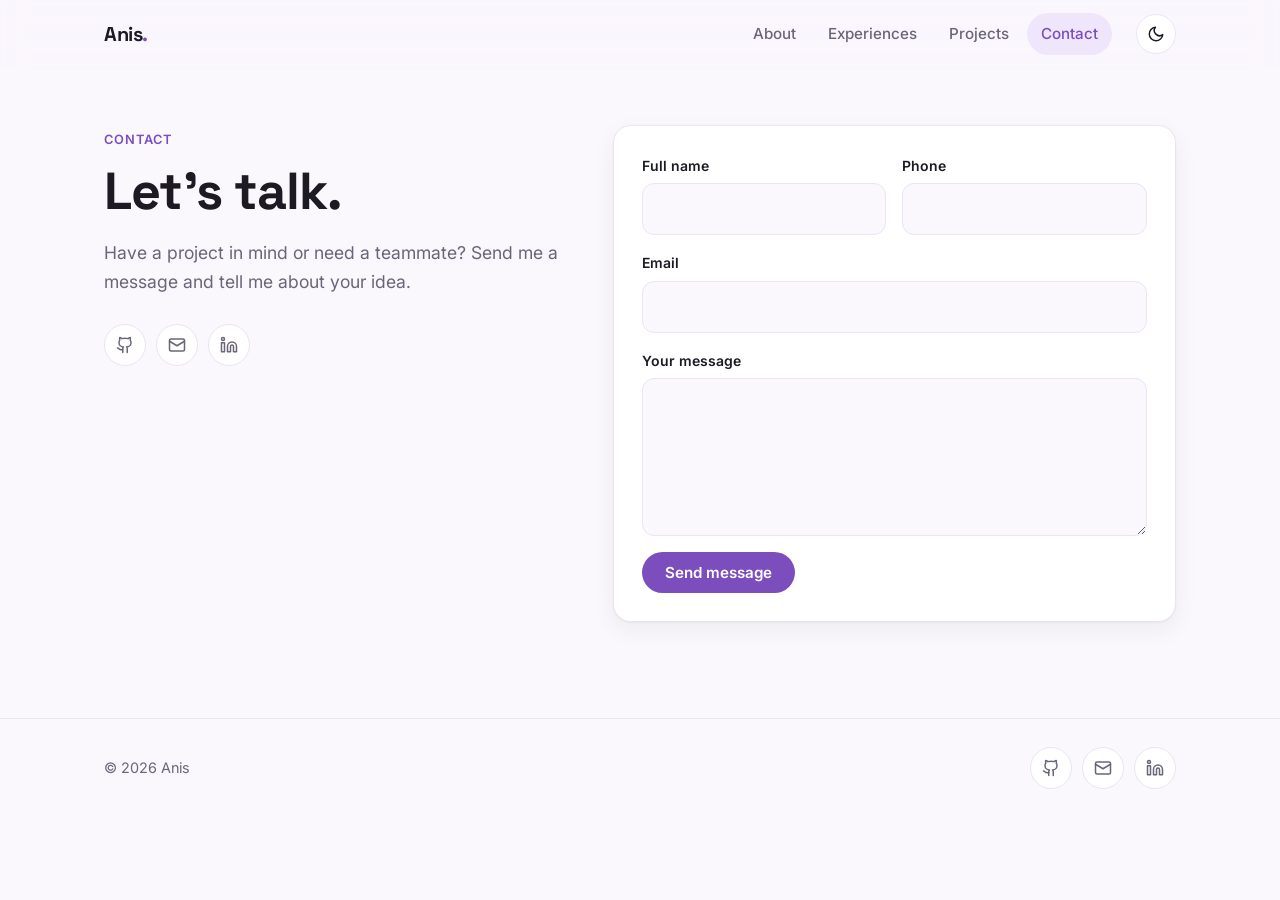
==== commit cfdbc163: "Focus on full-stack SaaS: drop editor mentions and Instagram, add SQL and Jupyter Co-Authored-By: Cl" ====
--- a/contact.html
+++ b/contact.html
@@ -14,7 +14,7 @@
   <link rel="preconnect" href="https://fonts.googleapis.com">
   <link rel="preconnect" href="https://fonts.gstatic.com" crossorigin>
   <link href="https://fonts.googleapis.com/css2?family=Inter:wght@400;500;600&family=Space+Grotesk:wght@500;700&display=swap" rel="stylesheet">
-  <link rel="stylesheet" href="index.css">
+  <link rel="stylesheet" href="index.css?v=3">
 </head>
 <body>
 
@@ -41,7 +41,7 @@
         <h1>Let's talk.</h1>
         <p class="lede">Have a project in mind or need a teammate? Send me a message and tell me about your idea.</p>
         <div class="socials">
-          <a href="https://www.instagram.com/chetouianisg/" aria-label="Instagram"><svg viewBox="0 0 24 24" fill="none" stroke="currentColor" stroke-width="2" stroke-linecap="round" stroke-linejoin="round"><rect x="2" y="2" width="20" height="20" rx="5"/><circle cx="12" cy="12" r="4"/><circle cx="17.5" cy="6.5" r=".6" fill="currentColor"/></svg></a>
+          <a href="https://github.com/anischetoui5" aria-label="GitHub"><svg viewBox="0 0 24 24" fill="none" stroke="currentColor" stroke-width="2" stroke-linecap="round" stroke-linejoin="round"><path d="M15 22v-4a4.8 4.8 0 0 0-1-3.5c3 0 6-2 6-5.5.08-1.25-.27-2.48-1-3.5.28-1.15.28-2.35 0-3.5 0 0-1 0-3 1.5-2.64-.5-5.36-.5-8 0C6 2 5 2 5 2c-.3 1.15-.3 2.35 0 3.5A5.4 5.4 0 0 0 4 9c0 3.5 3 5.5 6 5.5-.39.49-.68 1.05-.85 1.65-.17.6-.22 1.23-.15 1.85v4"/><path d="M9 18c-4.51 2-5-2-7-2"/></svg></a>
           <a href="https://mail.google.com/mail/u/1/?pli=1#inbox" aria-label="Email"><svg viewBox="0 0 24 24" fill="none" stroke="currentColor" stroke-width="2" stroke-linecap="round" stroke-linejoin="round"><rect x="2" y="4" width="20" height="16" rx="2"/><path d="m22 7-10 6L2 7"/></svg></a>
           <a href="https://fr.linkedin.com" aria-label="LinkedIn"><svg viewBox="0 0 24 24" fill="none" stroke="currentColor" stroke-width="2" stroke-linecap="round" stroke-linejoin="round"><path d="M16 8a6 6 0 0 1 6 6v7h-4v-7a2 2 0 0 0-4 0v7h-4v-7a6 6 0 0 1 6-6z"/><rect x="2" y="9" width="4" height="12"/><circle cx="4" cy="4" r="2"/></svg></a>
         </div>
@@ -93,13 +93,13 @@
     <div class="container">
       <p>© 2026 Anis</p>
       <div class="socials">
-        <a href="https://www.instagram.com/chetouianisg/" aria-label="Instagram"><svg viewBox="0 0 24 24" fill="none" stroke="currentColor" stroke-width="2" stroke-linecap="round" stroke-linejoin="round"><rect x="2" y="2" width="20" height="20" rx="5"/><circle cx="12" cy="12" r="4"/><circle cx="17.5" cy="6.5" r=".6" fill="currentColor"/></svg></a>
+        <a href="https://github.com/anischetoui5" aria-label="GitHub"><svg viewBox="0 0 24 24" fill="none" stroke="currentColor" stroke-width="2" stroke-linecap="round" stroke-linejoin="round"><path d="M15 22v-4a4.8 4.8 0 0 0-1-3.5c3 0 6-2 6-5.5.08-1.25-.27-2.48-1-3.5.28-1.15.28-2.35 0-3.5 0 0-1 0-3 1.5-2.64-.5-5.36-.5-8 0C6 2 5 2 5 2c-.3 1.15-.3 2.35 0 3.5A5.4 5.4 0 0 0 4 9c0 3.5 3 5.5 6 5.5-.39.49-.68 1.05-.85 1.65-.17.6-.22 1.23-.15 1.85v4"/><path d="M9 18c-4.51 2-5-2-7-2"/></svg></a>
         <a href="https://mail.google.com/mail/u/1/?pli=1#inbox" aria-label="Email"><svg viewBox="0 0 24 24" fill="none" stroke="currentColor" stroke-width="2" stroke-linecap="round" stroke-linejoin="round"><rect x="2" y="4" width="20" height="16" rx="2"/><path d="m22 7-10 6L2 7"/></svg></a>
         <a href="https://fr.linkedin.com" aria-label="LinkedIn"><svg viewBox="0 0 24 24" fill="none" stroke="currentColor" stroke-width="2" stroke-linecap="round" stroke-linejoin="round"><path d="M16 8a6 6 0 0 1 6 6v7h-4v-7a2 2 0 0 0-4 0v7h-4v-7a6 6 0 0 1 6-6z"/><rect x="2" y="9" width="4" height="12"/><circle cx="4" cy="4" r="2"/></svg></a>
       </div>
     </div>
   </footer>
 
-  <script src="main.js"></script>
+  <script src="main.js?v=2"></script>
 </body>
 </html>
--- a/index.css
+++ b/index.css
@@ -452,6 +452,20 @@
   font-weight: 500;
 }
 
+/* ---------- Project cards ---------- */
+.project-grid {
+  display: grid;
+  grid-template-columns: repeat(auto-fit, minmax(320px, 1fr));
+  gap: 20px;
+  align-items: start;
+}
+@media (max-width: 400px) { .project-grid { grid-template-columns: 1fr; } }
+.project { display: grid; gap: 18px; }
+.project-head { display: flex; align-items: center; justify-content: space-between; gap: 12px; flex-wrap: wrap; }
+.project h3 { font-size: 1.5rem; }
+.project-desc { color: var(--muted); }
+.project-links { display: flex; flex-wrap: wrap; gap: 10px; }
+
 /* ---------- Education ---------- */
 .timeline { display: grid; gap: 16px; }
 .timeline-item { display: grid; grid-template-columns: 96px 1fr; gap: 20px; }
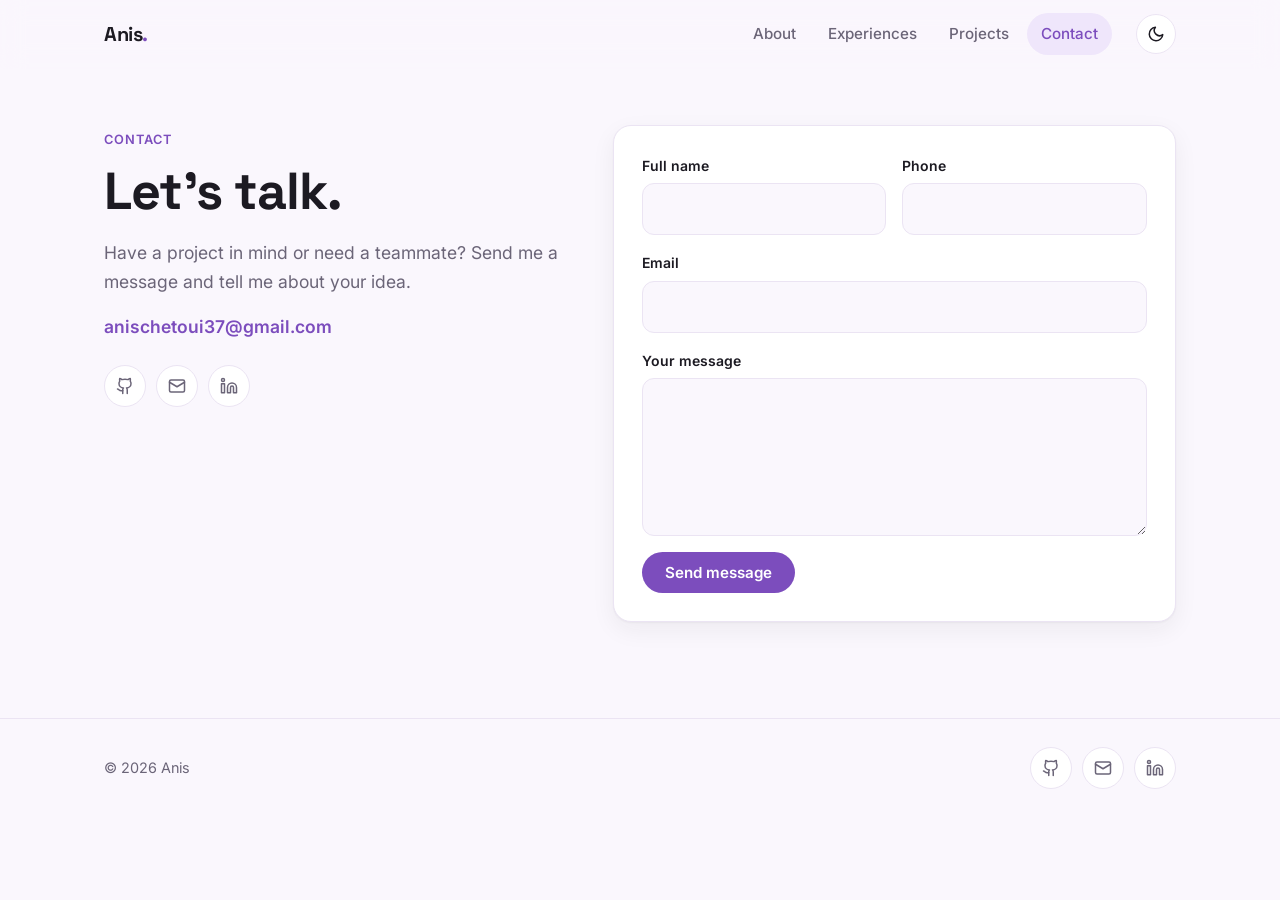
==== commit 753aacb4: "Use real email address, show it on the contact page Co-Authored-By: Claude Opus 5.5 <noreply@anthrop" ====
--- a/contact.html
+++ b/contact.html
@@ -14,7 +14,7 @@
   <link rel="preconnect" href="https://fonts.googleapis.com">
   <link rel="preconnect" href="https://fonts.gstatic.com" crossorigin>
   <link href="https://fonts.googleapis.com/css2?family=Inter:wght@400;500;600&family=Space+Grotesk:wght@500;700&display=swap" rel="stylesheet">
-  <link rel="stylesheet" href="index.css?v=3">
+  <link rel="stylesheet" href="index.css?v=4">
 </head>
 <body>
 
@@ -40,9 +40,10 @@
         <span class="eyebrow">Contact</span>
         <h1>Let's talk.</h1>
         <p class="lede">Have a project in mind or need a teammate? Send me a message and tell me about your idea.</p>
+        <p class="contact-email"><a href="mailto:anischetoui37@gmail.com" class="link">anischetoui37@gmail.com</a></p>
         <div class="socials">
           <a href="https://github.com/anischetoui5" aria-label="GitHub"><svg viewBox="0 0 24 24" fill="none" stroke="currentColor" stroke-width="2" stroke-linecap="round" stroke-linejoin="round"><path d="M15 22v-4a4.8 4.8 0 0 0-1-3.5c3 0 6-2 6-5.5.08-1.25-.27-2.48-1-3.5.28-1.15.28-2.35 0-3.5 0 0-1 0-3 1.5-2.64-.5-5.36-.5-8 0C6 2 5 2 5 2c-.3 1.15-.3 2.35 0 3.5A5.4 5.4 0 0 0 4 9c0 3.5 3 5.5 6 5.5-.39.49-.68 1.05-.85 1.65-.17.6-.22 1.23-.15 1.85v4"/><path d="M9 18c-4.51 2-5-2-7-2"/></svg></a>
-          <a href="https://mail.google.com/mail/u/1/?pli=1#inbox" aria-label="Email"><svg viewBox="0 0 24 24" fill="none" stroke="currentColor" stroke-width="2" stroke-linecap="round" stroke-linejoin="round"><rect x="2" y="4" width="20" height="16" rx="2"/><path d="m22 7-10 6L2 7"/></svg></a>
+          <a href="mailto:anischetoui37@gmail.com" aria-label="Email"><svg viewBox="0 0 24 24" fill="none" stroke="currentColor" stroke-width="2" stroke-linecap="round" stroke-linejoin="round"><rect x="2" y="4" width="20" height="16" rx="2"/><path d="m22 7-10 6L2 7"/></svg></a>
           <a href="https://fr.linkedin.com" aria-label="LinkedIn"><svg viewBox="0 0 24 24" fill="none" stroke="currentColor" stroke-width="2" stroke-linecap="round" stroke-linejoin="round"><path d="M16 8a6 6 0 0 1 6 6v7h-4v-7a2 2 0 0 0-4 0v7h-4v-7a6 6 0 0 1 6-6z"/><rect x="2" y="9" width="4" height="12"/><circle cx="4" cy="4" r="2"/></svg></a>
         </div>
       </div>
@@ -94,7 +95,7 @@
       <p>© 2026 Anis</p>
       <div class="socials">
         <a href="https://github.com/anischetoui5" aria-label="GitHub"><svg viewBox="0 0 24 24" fill="none" stroke="currentColor" stroke-width="2" stroke-linecap="round" stroke-linejoin="round"><path d="M15 22v-4a4.8 4.8 0 0 0-1-3.5c3 0 6-2 6-5.5.08-1.25-.27-2.48-1-3.5.28-1.15.28-2.35 0-3.5 0 0-1 0-3 1.5-2.64-.5-5.36-.5-8 0C6 2 5 2 5 2c-.3 1.15-.3 2.35 0 3.5A5.4 5.4 0 0 0 4 9c0 3.5 3 5.5 6 5.5-.39.49-.68 1.05-.85 1.65-.17.6-.22 1.23-.15 1.85v4"/><path d="M9 18c-4.51 2-5-2-7-2"/></svg></a>
-        <a href="https://mail.google.com/mail/u/1/?pli=1#inbox" aria-label="Email"><svg viewBox="0 0 24 24" fill="none" stroke="currentColor" stroke-width="2" stroke-linecap="round" stroke-linejoin="round"><rect x="2" y="4" width="20" height="16" rx="2"/><path d="m22 7-10 6L2 7"/></svg></a>
+        <a href="mailto:anischetoui37@gmail.com" aria-label="Email"><svg viewBox="0 0 24 24" fill="none" stroke="currentColor" stroke-width="2" stroke-linecap="round" stroke-linejoin="round"><rect x="2" y="4" width="20" height="16" rx="2"/><path d="m22 7-10 6L2 7"/></svg></a>
         <a href="https://fr.linkedin.com" aria-label="LinkedIn"><svg viewBox="0 0 24 24" fill="none" stroke="currentColor" stroke-width="2" stroke-linecap="round" stroke-linejoin="round"><path d="M16 8a6 6 0 0 1 6 6v7h-4v-7a2 2 0 0 0-4 0v7h-4v-7a6 6 0 0 1 6-6z"/><rect x="2" y="9" width="4" height="12"/><circle cx="4" cy="4" r="2"/></svg></a>
       </div>
     </div>
--- a/index.css
+++ b/index.css
@@ -557,3 +557,5 @@
   *, *::before, *::after { transition: none !important; animation: none !important; }
   html { scroll-behavior: auto; }
 }
+
+.contact-email { font-size: 1.1rem; margin: -12px 0 24px; }
